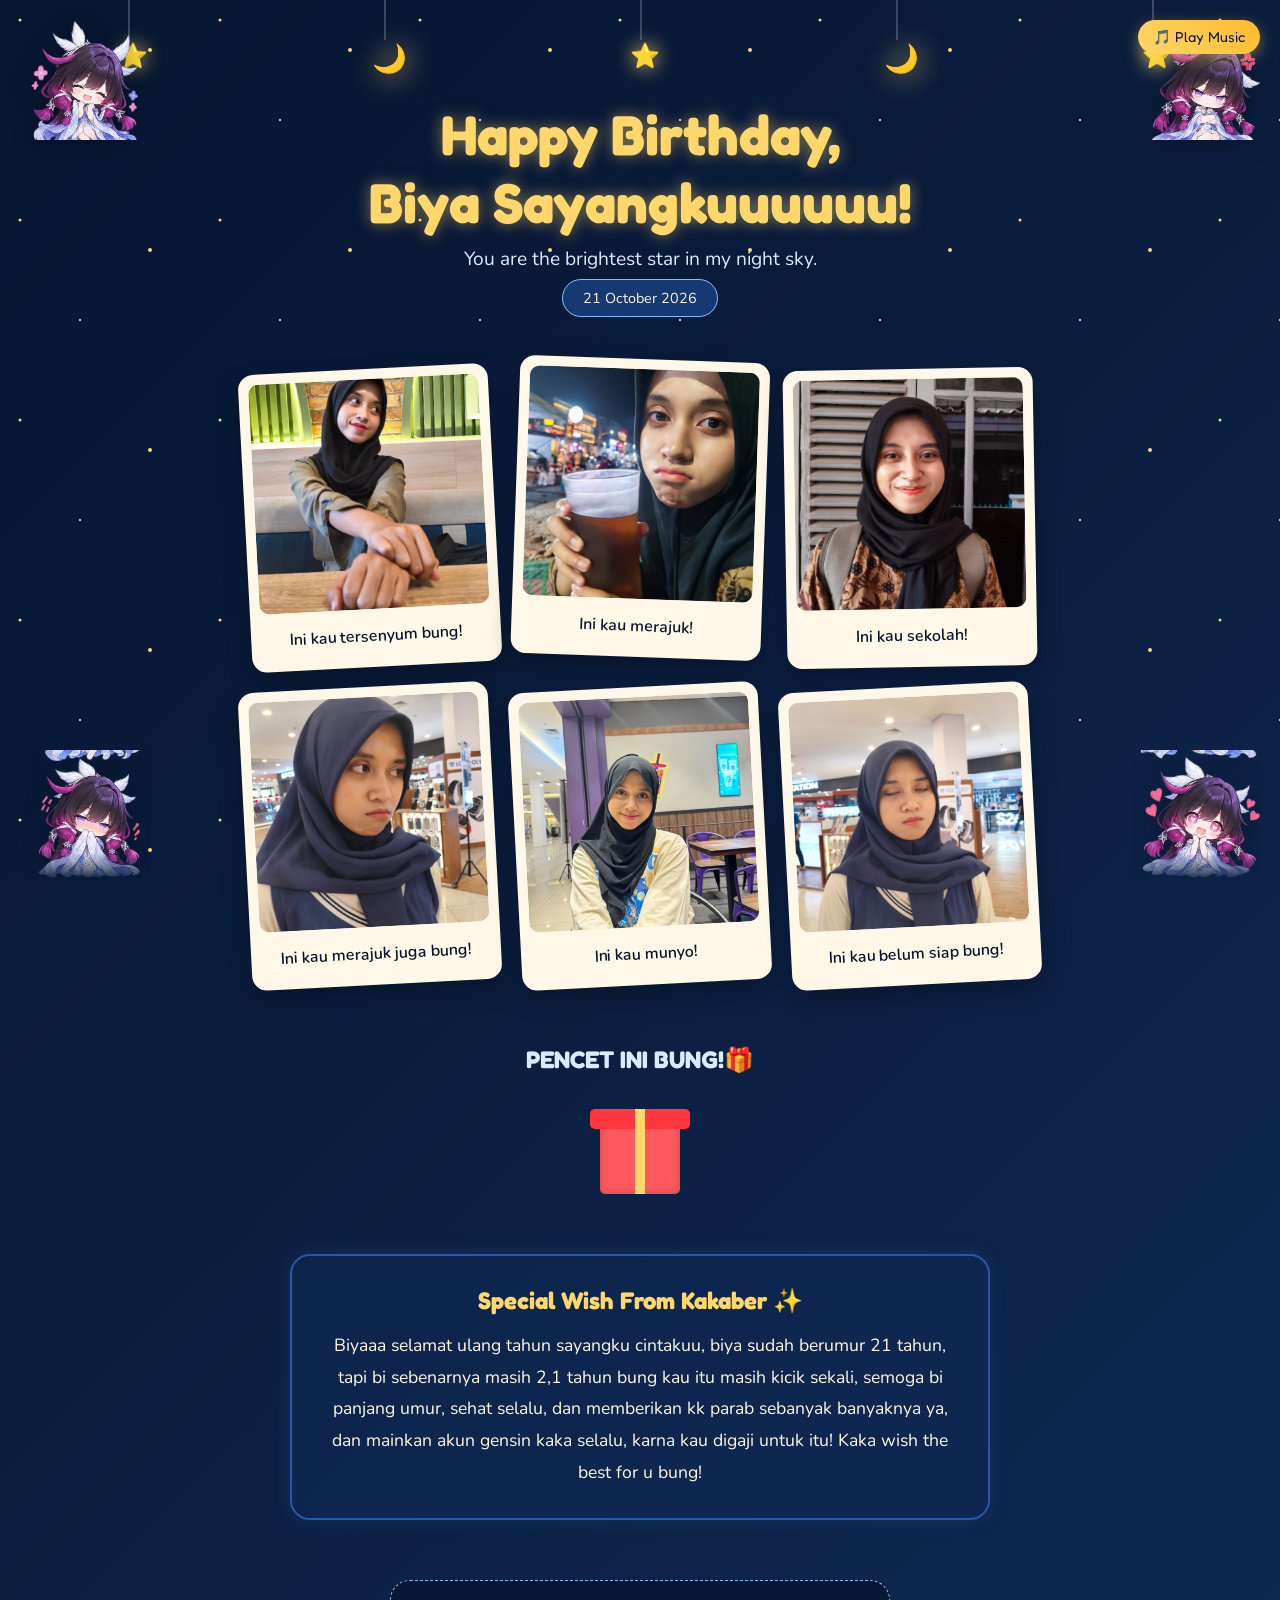
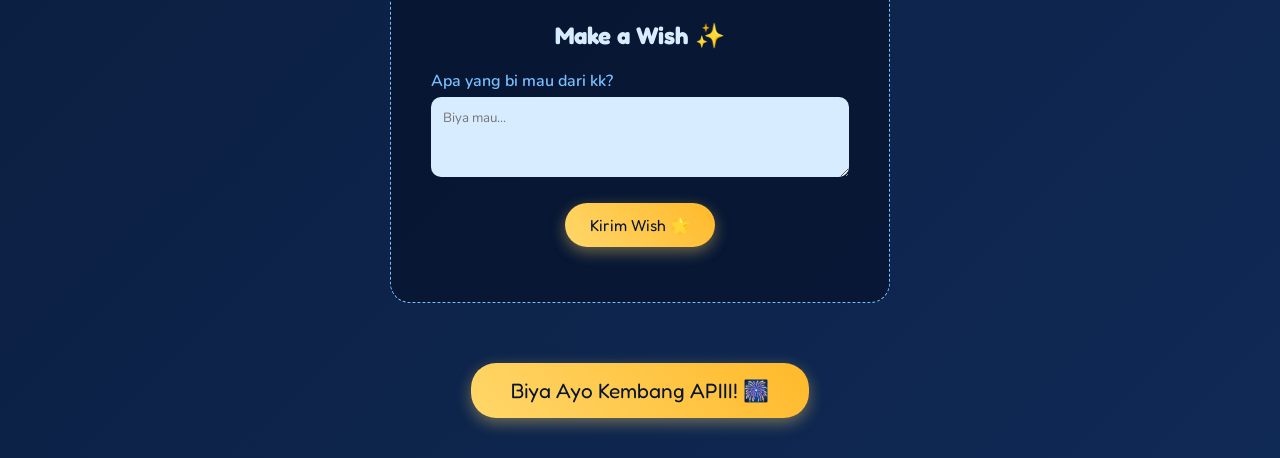
==== index.html @ bd61acdc "Commit Birthday Website" ====
<!DOCTYPE html>
<html lang="id">
<head>
    <meta charset="UTF-8">
    <meta name="viewport" content="width=device-width, initial-scale=1.0">
    <title>Happy Birthday!</title>
    <link rel="stylesheet" href="css/style.css">
    <link href="https://fonts.googleapis.com/css2?family=Fredoka+One&family=Nunito:wght@400;600;700&display=swap" rel="stylesheet">
</head>
<body>
    <!-- Background Elements -->
    <div class="sky-background"></div>
    <div class="twinkling-stars"></div>
    <div class="floating-clouds"></div>

    <!-- Audio Player -->
    <div class="audio-controls">
        <button id="playAudioBtn" class="cute-btn small-btn">🎵 Play Music</button>
        <audio id="bgMusic" loop autoplay playsinline preload="auto"></audio>
    </div>

    <!-- Hanging Ornaments -->
    <div class="hanging-ornaments">
        <div class="ornament star" style="left: 10%; animation-duration: 4s; animation-delay: 0s;"></div>
        <div class="ornament moon" style="left: 30%; animation-duration: 5s; animation-delay: 1s;"></div>
        <div class="ornament star" style="left: 50%; animation-duration: 3.5s; animation-delay: 0.5s;"></div>
        <div class="ornament moon" style="left: 70%; animation-duration: 4.5s; animation-delay: 1.5s;"></div>
        <div class="ornament star" style="left: 90%; animation-duration: 4s; animation-delay: 0.2s;"></div>
    </div>

    <!-- Corner Characters (Injected via JS) -->
    <div id="corner-characters"></div>

    <!-- Main Content -->
    <main class="container">
        <!-- Hero Section -->
        <section class="hero-section">
            <h1 class="glow-text">Happy Birthday,<br><span id="recipient-name"></span>!</h1>
            <p id="hero-message" class="subtitle"></p>
            <span id="birthday-date" class="date-badge"></span>
        </section>

        <!-- 3 Photo Frames -->
        <section class="photos-section">
            <div class="photo-frame">
                <img src="assets/images/biya1.jpeg" alt="Memory 1" onerror="this.src='https://via.placeholder.com/300x300/07152F/FFD76A?text=Photo+1'">
                <p id="cap-1" class="caption"></p>
            </div>
            <div class="photo-frame">
                <img src="assets/images/biya3.jpeg" alt="Memory 2" onerror="this.src='https://via.placeholder.com/300x300/07152F/FFD76A?text=Photo+2'">
                <p id="cap-2" class="caption"></p>
            </div>
            <div class="photo-frame">
                <img src="assets/images/biya4.jpeg" alt="Memory 3" onerror="this.src='https://via.placeholder.com/300x300/07152F/FFD76A?text=Photo+3'">
                <p id="cap-3" class="caption"></p>
            </div>
            <div class="photo-frame">
                <img src="assets/images/biya5.jpeg" alt="Memory 4" onerror="this.src='https://via.placeholder.com/300x300/07152F/FFD76A?text=Photo+1'">
                <p id="cap-4" class="caption"></p>
            </div>
            <div class="photo-frame">
                <img src="assets/images/biya2.jpeg" alt="Memory 5" onerror="this.src='https://via.placeholder.com/300x300/07152F/FFD76A?text=Photo+2'">
                <p id="cap-5" class="caption"></p>
            </div>
            <div class="photo-frame">
                <img src="assets/images/biya6.jpeg" alt="Memory 6" onerror="this.src='https://via.placeholder.com/300x300/07152F/FFD76A?text=Photo+3'">
                <p id="cap-6" class="caption"></p>
            </div>
        </section>

        <!-- Interactive Gift Box -->
        <section class="gift-section">
            <h2>PENCET INI BUNG!🎁</h2>
            <div class="gift-box" id="giftBox">
                <div class="gift-lid"></div>
                <div class="gift-body"></div>
            </div>
        </section>

        <!-- Birthday Wish Text -->
        <section class="wish-text-section">
            <div class="wish-card">
                <h2 id="long-wish-title"></h2>
                <p id="long-wish-text"></p>
            </div>
        </section>

        <!-- Make a Wish Form -->
        <section class="form-section">
            <h2>Make a Wish ✨</h2>
            <form id="wishForm" class="wish-form">
                <div class="input-group">
                    <label for="wishText">Apa yang bi mau dari kk?</label>
                    <textarea id="wishText" required placeholder="Biya mau..."></textarea>
                </div>
                <button type="submit" class="cute-btn" id="submitWishBtn">Kirim Wish 🌟</button>
                <div id="formStatus" class="form-status"></div>
            </form>
        </section>

        <!-- To Fireworks Button -->
        <section class="navigation-section">
            <button class="cute-btn big-btn" onclick="goToFireworks()">Biya Ayo Kembang APIII! 🎆</button>
        </section>
    </main>

    <!-- Gift Modal Popup -->
    <div id="giftModal" class="modal">
        <div class="modal-content">
            <span class="close-btn" id="closeModal">&times;</span>
            <img src="assets/images/cake.png" alt="Cake" class="popup-img" onerror="this.src='data:image/svg+xml;utf8,<svg xmlns=\'http://www.w3.org/2000/svg\' viewBox=\'0 0 100 100\'><text y=\'50\' font-size=\'40\'>🎂</text></svg>'">
            <h2 id="popup-title"></h2>
            <p id="popup-message"></p>
        </div>''
    </div>

    <script src="js/config.js"></script>
    <script src="js/main.js"></script>
    <script src="js/wishes.js"></script>
</body>
</html>
---- css/style.css ----
/* ================= VARIABLES ================= */
:root {
    --bg-dark: #07152F;
    --bg-navy: #102A56;
    --bg-royal: #2459A9;
    --sky-blue: #78BFFF;
    --pastel-blue: #D8ECFF;
    --moon-gold: #FFD76A;
    --warm-cream: #FFF8E8;
    --text-color: #FFF8E8;
    --font-heading: 'Fredoka One', cursive;
    --font-body: 'Nunito', sans-serif;
}

/* ================= RESET & BASE ================= */
* {
    margin: 0;
    padding: 0;
    box-sizing: border-box;
}

body {
    background: linear-gradient(135deg, var(--bg-dark), var(--bg-navy));
    color: var(--text-color);
    font-family: var(--font-body);
    overflow-x: hidden;
    min-height: 100vh;
}

h1, h2, h3 { font-family: var(--font-heading); }

/* ================= BACKGROUND EFFECTS ================= */
.sky-background {
    position: fixed;
    top: 0; left: 0; width: 100%; height: 100%;
    z-index: -3;
}

.twinkling-stars {
    position: fixed;
    top: 0; left: 0; width: 100%; height: 100%;
    background: transparent url('data:image/svg+xml;utf8,<svg xmlns="http://www.w3.org/2000/svg" width="200" height="200"><circle cx="20" cy="20" r="1.5" fill="%23FFD76A"/><circle cx="80" cy="120" r="1" fill="%23FFF"/><circle cx="150" cy="50" r="2" fill="%23FFD76A"/></svg>') repeat;
    z-index: -2;
    animation: twinkle 4s infinite alternate;
}

@keyframes twinkle {
    0% { opacity: 0.5; transform: scale(1); }
    100% { opacity: 1; transform: scale(1.05); }
}

/* ================= HANGING ORNAMENTS ================= */
.hanging-ornaments {
    position: absolute;
    top: 0; left: 0; width: 100%;
    height: 150px;
    z-index: -1;
    pointer-events: none;
}

.ornament {
    position: absolute;
    top: -20px;
    transform-origin: top center;
    animation: swing ease-in-out infinite alternate;
}

.ornament::before { /* The string */
    content: '';
    position: absolute;
    top: 0; left: 50%;
    width: 2px; height: 60px;
    background: rgba(255, 255, 255, 0.2);
}

.ornament.star::after {
    content: '⭐';
    position: absolute;
    top: 60px; left: -10px;
    font-size: 24px;
    filter: drop-shadow(0 0 10px var(--moon-gold));
}

.ornament.moon::after {
    content: '🌙';
    position: absolute;
    top: 60px; left: -12px;
    font-size: 28px;
    filter: drop-shadow(0 0 15px var(--moon-gold));
}

@keyframes swing {
    0% { transform: rotate(10deg); }
    100% { transform: rotate(-10deg); }
}

/* ================= AUDIO CONTROLS ================= */
.audio-controls {
    position: fixed;
    top: 20px; right: 20px;
    z-index: 100;
}

/* ================= CORNER CHARACTERS ================= */
.corner-char {
    position: fixed;
    z-index: 50;
    pointer-events: none;
    animation: floating 3s ease-in-out infinite;
    /* Tambahkan efek pudar di pinggir gambar */
    filter: drop-shadow(0 4px 10px rgba(0, 0, 0, 0.3));
    transition: transform 0.3s ease;
}

.corner-char[style*="bottom"] {
    -webkit-mask-image: linear-gradient(to top, rgba(0,0,0,0) 0%, rgba(0,0,0,1) 20%);
    mask-image: linear-gradient(to top, rgba(0,0,0,0) 0%, rgba(0,0,0,1) 20%);
}

@keyframes floating {
    0% { transform: translateY(0); }
    50% { transform: translateY(-10px); }
    100% { transform: translateY(0); }
}

/* ================= LAYOUT & COMPONENTS ================= */
.container {
    max-width: 900px;
    margin: 0 auto;
    padding: 100px 20px 40px;
    text-align: center;
}

/* Hero Section */
.hero-section {
    margin-bottom: 60px;
    animation: fadeInDown 1.5s ease;
}
.glow-text {
    font-size: 3.5rem;
    color: var(--moon-gold);
    text-shadow: 0 0 15px rgba(255, 215, 106, 0.5);
    margin-bottom: 10px;
}
.subtitle {
    font-size: 1.2rem;
    color: var(--pastel-blue);
    margin-bottom: 15px;
}
.date-badge {
    background: rgba(36, 89, 169, 0.5);
    padding: 8px 20px;
    border-radius: 20px;
    border: 1px solid var(--sky-blue);
    font-size: 0.9rem;
}

/* Photos Section */
.photos-section {
    display: flex;
    justify-content: center;
    gap: 20px;
    flex-wrap: wrap;
    margin-bottom: 60px;
}
.photo-frame {
    background: var(--warm-cream);
    padding: 10px 10px 20px 10px;
    border-radius: 15px;
    box-shadow: 0 10px 25px rgba(0,0,0,0.3);
    transform: rotate(-3deg);
    transition: all 0.3s ease;
    width: 250px;
}
.photo-frame:nth-child(2) { transform: rotate(2deg) translateY(-10px); }
.photo-frame:nth-child(3) { transform: rotate(-1deg); }
.photo-frame:hover {
    transform: scale(1.05) rotate(0deg);
    box-shadow: 0 15px 35px rgba(120, 191, 255, 0.4);
    z-index: 10;
}
.photo-frame img {
    width: 100%;
    height: 230px;
    object-fit: cover;
    border-radius: 10px;
}
.photo-frame .caption {
    color: var(--bg-dark);
    margin-top: 10px;
    font-weight: 600;
}

/* Gift Box */
.gift-section { margin-bottom: 60px; }
.gift-section h2 { margin-bottom: 20px; color: var(--pastel-blue); }
.gift-box {
    position: relative;
    width: 100px; height: 100px;
    margin: 0 auto;
    cursor: pointer;
    transition: transform 0.3s;
}
.gift-box:hover { transform: scale(1.1); }
.gift-body {
    position: absolute; bottom: 0; left: 10px;
    width: 80px; height: 70px;
    background: #FF5A5F;
    border-radius: 5px;
    box-shadow: inset 0 0 10px rgba(0,0,0,0.2);
}
.gift-body::after { /* Ribbon vertical */
    content: ''; position: absolute;
    left: 35px; width: 10px; height: 100%;
    background: var(--moon-gold);
}
.gift-lid {
    position: absolute; top: 15px; left: 0;
    width: 100px; height: 20px;
    background: #FF3840;
    border-radius: 5px;
    transition: transform 0.5s ease;
    z-index: 2;
}
.gift-lid::after { /* Ribbon horizontal */
    content: ''; position: absolute;
    left: 45px; width: 10px; height: 100%;
    background: var(--moon-gold);
}
.gift-box.open .gift-lid {
    transform: translateY(-40px) rotate(15deg);
}

/* Wish Text */
.wish-text-section { margin-bottom: 60px; }
.wish-card {
    background: rgba(16, 42, 86, 0.6);
    border: 2px solid var(--bg-royal);
    border-radius: 20px;
    padding: 30px;
    backdrop-filter: blur(5px);
    max-width: 700px;
    margin: 0 auto;
    box-shadow: 0 0 20px rgba(120, 191, 255, 0.1);
}
.wish-card h2 { color: var(--moon-gold); margin-bottom: 15px; }
.wish-card p { line-height: 1.8; font-size: 1.1rem; }

/* Form Section */
.form-section {
    background: rgba(7, 21, 47, 0.8);
    padding: 40px;
    border-radius: 20px;
    max-width: 500px;
    margin: 0 auto 60px;
    border: 1px dashed var(--sky-blue);
}
.form-section h2 { margin-bottom: 20px; color: var(--pastel-blue); }
.input-group { margin-bottom: 20px; text-align: left; }
.input-group label { display: block; margin-bottom: 5px; font-weight: 600; color: var(--sky-blue); }
.input-group input, .input-group textarea {
    width: 100%; padding: 12px;
    border-radius: 10px; border: none;
    background: var(--pastel-blue); color: var(--bg-dark);
    font-family: var(--font-body);
}
.input-group textarea { resize: vertical; min-height: 80px; }
.form-status { margin-top: 15px; font-weight: bold; }
.form-status.success { color: #50E3C2; }
.form-status.error { color: #FF5A5F; }

/* Buttons */
.cute-btn {
    background: linear-gradient(45deg, #FFD76A, #FFB92A);
    color: var(--bg-dark);
    border: none;
    padding: 12px 25px;
    border-radius: 25px;
    font-family: var(--font-heading);
    font-size: 1rem;
    cursor: pointer;
    box-shadow: 0 5px 15px rgba(255, 215, 106, 0.4);
    transition: all 0.3s ease;
}
.cute-btn:hover {
    transform: translateY(-3px);
    box-shadow: 0 8px 20px rgba(255, 215, 106, 0.6);
}
.cute-btn:disabled { opacity: 0.7; cursor: not-allowed; transform: none; }
.big-btn { font-size: 1.3rem; padding: 15px 40px; }
.small-btn { font-size: 0.9rem; padding: 8px 15px; }

/* Modal Popup */
.modal {
    display: none; position: fixed;
    z-index: 1000; left: 0; top: 0;
    width: 100%; height: 100%;
    background-color: rgba(7, 21, 47, 0.8);
    backdrop-filter: blur(5px);
}
.modal.show { display: flex; justify-content: center; align-items: center; }
.modal-content {
    background: var(--warm-cream);
    color: var(--bg-dark);
    padding: 40px;
    border-radius: 20px;
    text-align: center;
    position: relative;
    max-width: 400px;
    width: 90%;
    animation: popIn 0.5s cubic-bezier(0.175, 0.885, 0.32, 1.275);
}
@keyframes popIn {
    0% { transform: scale(0.5); opacity: 0; }
    100% { transform: scale(1); opacity: 1; }
}
.close-btn {
    position: absolute; top: 15px; right: 20px;
    font-size: 28px; font-weight: bold;
    cursor: pointer; color: var(--bg-navy);
}
.popup-img { width: 120px; margin-bottom: 15px; }

/* Responsive */
@media (max-width: 768px) {
    .glow-text { font-size: 2.5rem; }
    .photos-section { flex-direction: column; align-items: center; }
    .corner-char { width: 80px !important; } /* Reduce char size on mobile */
    .hanging-ornaments { height: 100px; }
}
@media (prefers-reduced-motion: reduce) {
    * { animation: none !important; transition: none !important; }
}
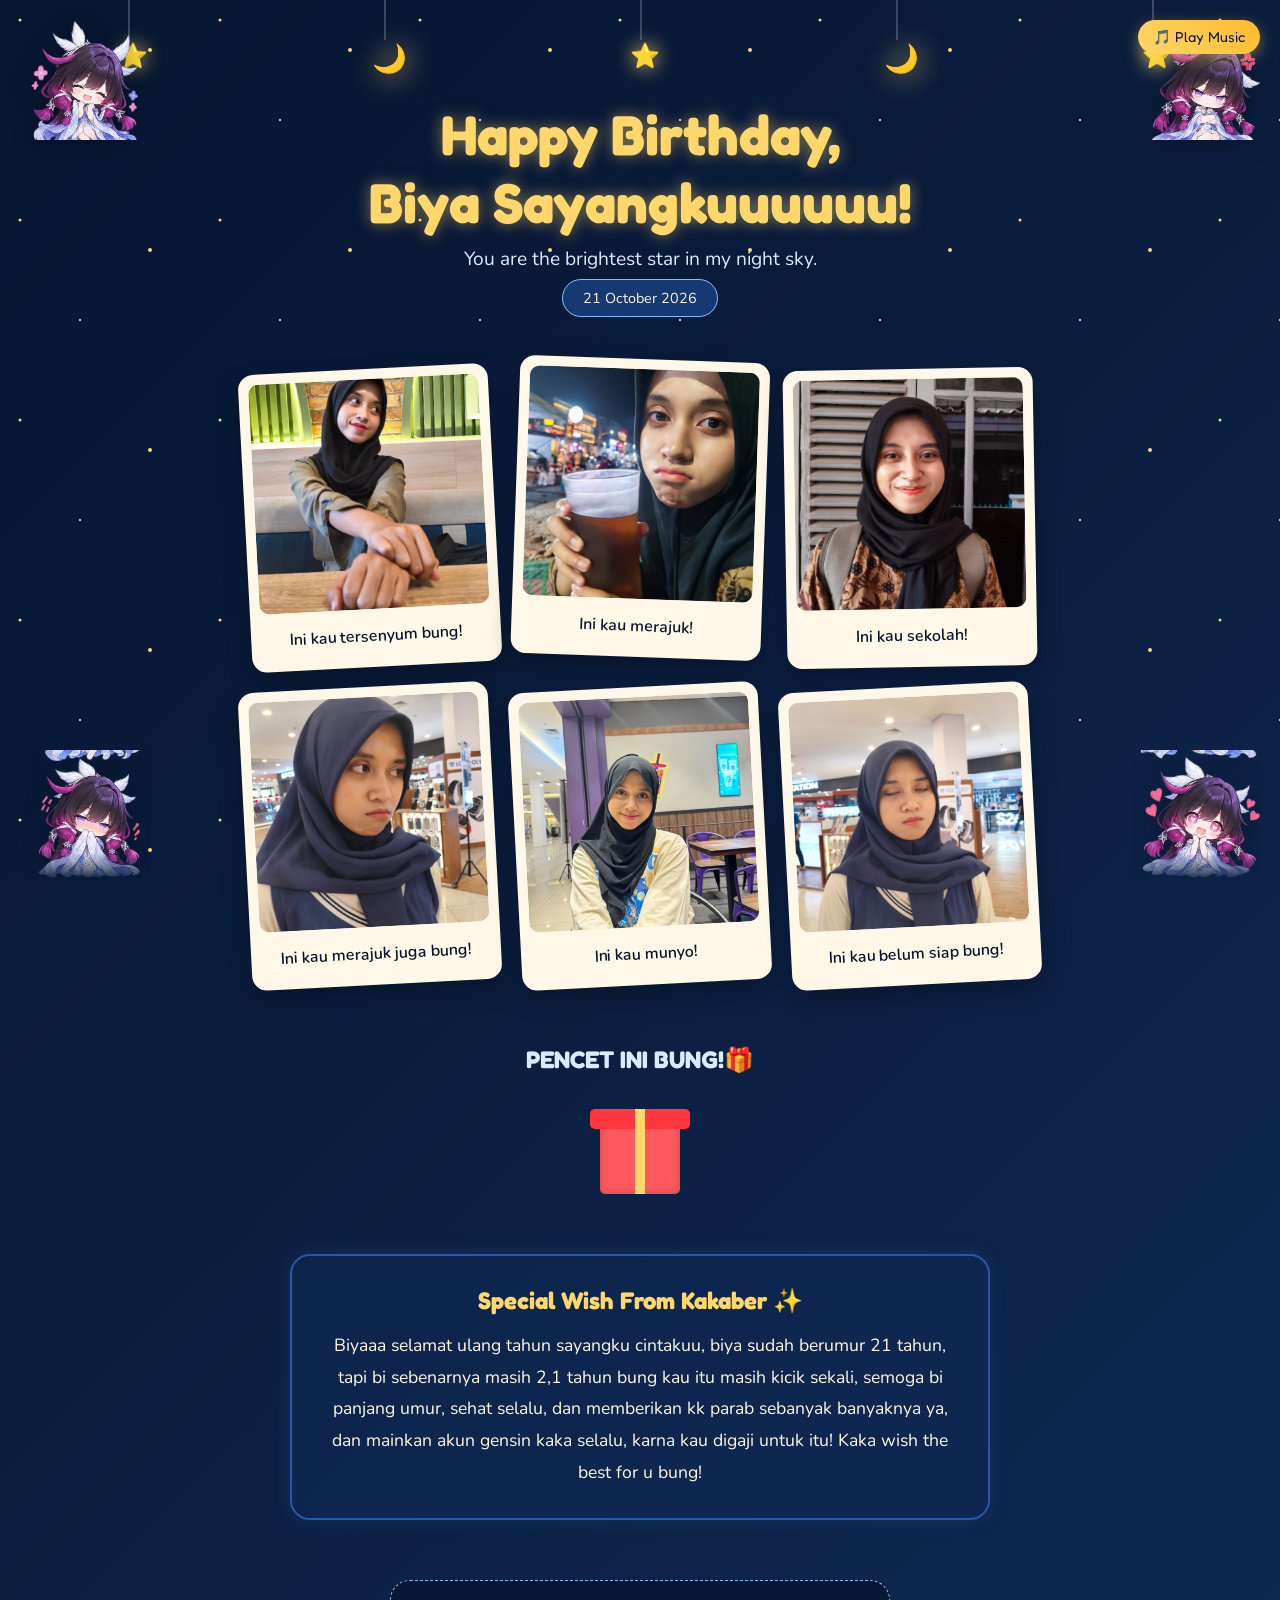
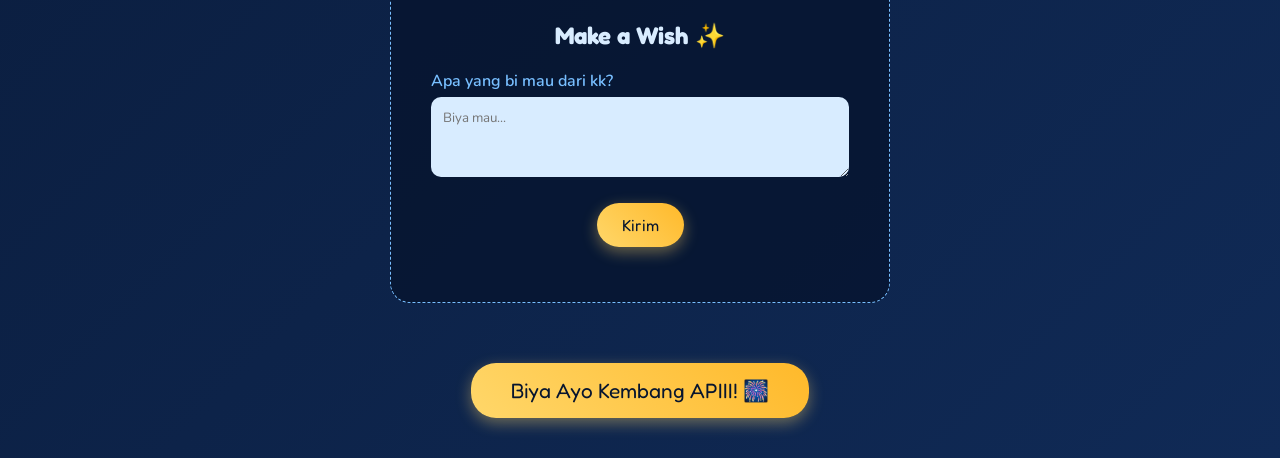
==== commit 1e9091f1: "Fix Wishes" ====
--- a/index.html
+++ b/index.html
@@ -93,7 +93,7 @@
                     <label for="wishText">Apa yang bi mau dari kk?</label>
                     <textarea id="wishText" required placeholder="Biya mau..."></textarea>
                 </div>
-                <button type="submit" class="cute-btn" id="submitWishBtn">Kirim Wish 🌟</button>
+                <button type="submit" class="cute-btn" id="submitWishBtn">Kirim</button>
                 <div id="formStatus" class="form-status"></div>
             </form>
         </section>
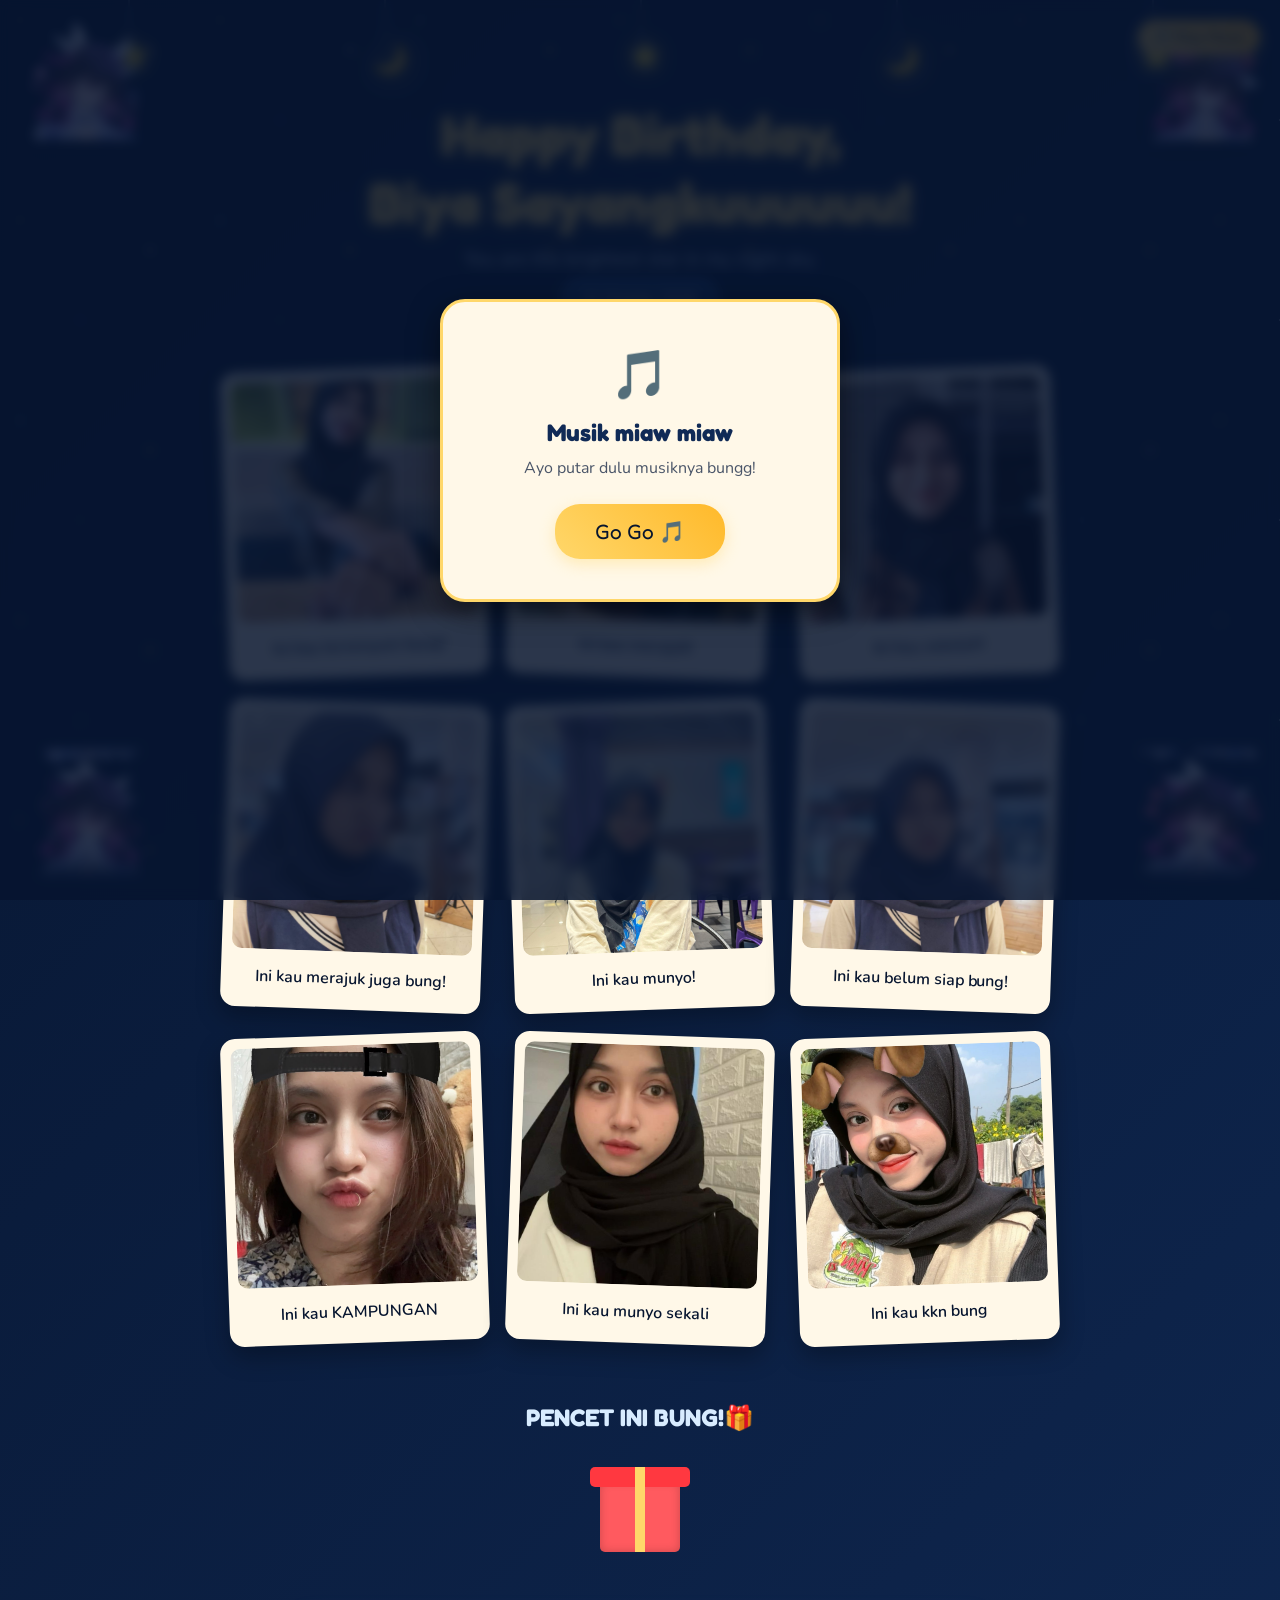
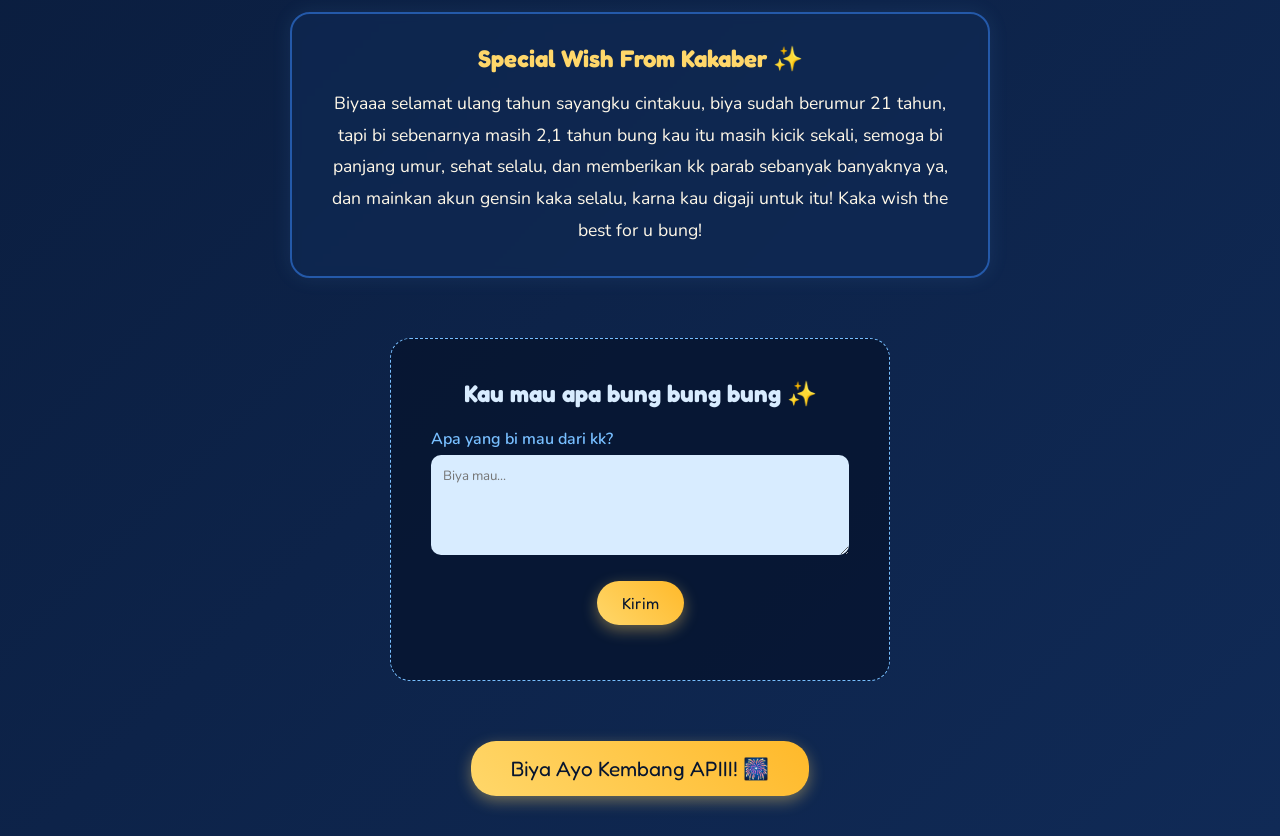
==== commit 0d5f1a5d: "Fix Audio" ====
--- a/index.html
+++ b/index.html
@@ -13,10 +13,10 @@
     <div class="twinkling-stars"></div>
     <div class="floating-clouds"></div>
 
-    <!-- Audio Player -->
+    <!-- Audio Player Controls -->
     <div class="audio-controls">
         <button id="playAudioBtn" class="cute-btn small-btn">🎵 Play Music</button>
-        <audio id="bgMusic" loop autoplay playsinline preload="auto"></audio>
+        <audio id="bgMusic" loop playsinline preload="auto"></audio>
     </div>
 
     <!-- Hanging Ornaments -->
@@ -40,7 +40,7 @@
             <span id="birthday-date" class="date-badge"></span>
         </section>
 
-        <!-- 3 Photo Frames -->
+        <!-- 6 Photo Frames -->
         <section class="photos-section">
             <div class="photo-frame">
                 <img src="assets/images/biya1.jpeg" alt="Memory 1" onerror="this.src='https://via.placeholder.com/300x300/07152F/FFD76A?text=Photo+1'">
@@ -55,16 +55,28 @@
                 <p id="cap-3" class="caption"></p>
             </div>
             <div class="photo-frame">
-                <img src="assets/images/biya5.jpeg" alt="Memory 4" onerror="this.src='https://via.placeholder.com/300x300/07152F/FFD76A?text=Photo+1'">
+                <img src="assets/images/biya5.jpeg" alt="Memory 4" onerror="this.src='https://via.placeholder.com/300x300/07152F/FFD76A?text=Photo+4'">
                 <p id="cap-4" class="caption"></p>
             </div>
             <div class="photo-frame">
-                <img src="assets/images/biya2.jpeg" alt="Memory 5" onerror="this.src='https://via.placeholder.com/300x300/07152F/FFD76A?text=Photo+2'">
+                <img src="assets/images/biya2.jpeg" alt="Memory 5" onerror="this.src='https://via.placeholder.com/300x300/07152F/FFD76A?text=Photo+5'">
                 <p id="cap-5" class="caption"></p>
             </div>
             <div class="photo-frame">
-                <img src="assets/images/biya6.jpeg" alt="Memory 6" onerror="this.src='https://via.placeholder.com/300x300/07152F/FFD76A?text=Photo+3'">
+                <img src="assets/images/biya6.jpeg" alt="Memory 6" onerror="this.src='https://via.placeholder.com/300x300/07152F/FFD76A?text=Photo+6'">
                 <p id="cap-6" class="caption"></p>
+            </div>
+            <div class="photo-frame">
+                <img src="assets/images/biya7.jpeg" alt="Memory 4" onerror="this.src='https://via.placeholder.com/300x300/07152F/FFD76A?text=Photo+4'">
+                <p id="cap-7" class="caption"></p>
+            </div>
+            <div class="photo-frame">
+                <img src="assets/images/biya8.jpeg" alt="Memory 5" onerror="this.src='https://via.placeholder.com/300x300/07152F/FFD76A?text=Photo+5'">
+                <p id="cap-8" class="caption"></p>
+            </div>
+            <div class="photo-frame">
+                <img src="assets/images/biya9.jpeg" alt="Memory 6" onerror="this.src='https://via.placeholder.com/300x300/07152F/FFD76A?text=Photo+6'">
+                <p id="cap-9" class="caption"></p>
             </div>
         </section>
 
@@ -87,7 +99,7 @@
 
         <!-- Make a Wish Form -->
         <section class="form-section">
-            <h2>Make a Wish ✨</h2>
+            <h2>Kau mau apa bung bung bung ✨</h2>
             <form id="wishForm" class="wish-form">
                 <div class="input-group">
                     <label for="wishText">Apa yang bi mau dari kk?</label>
@@ -111,7 +123,17 @@
             <img src="assets/images/cake.png" alt="Cake" class="popup-img" onerror="this.src='data:image/svg+xml;utf8,<svg xmlns=\'http://www.w3.org/2000/svg\' viewBox=\'0 0 100 100\'><text y=\'50\' font-size=\'40\'>🎂</text></svg>'">
             <h2 id="popup-title"></h2>
             <p id="popup-message"></p>
-        </div>''
+        </div>
+    </div>
+
+    <!-- Music Permission Pop-up Modal -->
+    <div id="musicModal" class="modal show">
+        <div class="modal-content music-pop-content">
+            <div class="music-icon-animated">🎵</div>
+            <h2>Musik miaw miaw</h2>
+            <p>Ayo putar dulu musiknya bungg!</p>
+            <button id="startMusicBtn" class="cute-btn big-btn">Go Go 🎵</button>
+        </div>
     </div>
 
     <script src="js/config.js"></script>
--- a/css/style.css
+++ b/css/style.css
@@ -65,7 +65,7 @@
     animation: swing ease-in-out infinite alternate;
 }
 
-.ornament::before { /* The string */
+.ornament::before {
     content: '';
     position: absolute;
     top: 0; left: 50%;
@@ -107,9 +107,7 @@
     z-index: 50;
     pointer-events: none;
     animation: floating 3s ease-in-out infinite;
-    /* Tambahkan efek pudar di pinggir gambar */
     filter: drop-shadow(0 4px 10px rgba(0, 0, 0, 0.3));
-    transition: transform 0.3s ease;
 }
 
 .corner-char[style*="bottom"] {
@@ -125,7 +123,7 @@
 
 /* ================= LAYOUT & COMPONENTS ================= */
 .container {
-    max-width: 900px;
+    max-width: 950px;
     margin: 0 auto;
     padding: 100px 20px 40px;
     text-align: center;
@@ -136,17 +134,20 @@
     margin-bottom: 60px;
     animation: fadeInDown 1.5s ease;
 }
+
 .glow-text {
     font-size: 3.5rem;
     color: var(--moon-gold);
     text-shadow: 0 0 15px rgba(255, 215, 106, 0.5);
     margin-bottom: 10px;
 }
+
 .subtitle {
     font-size: 1.2rem;
     color: var(--pastel-blue);
     margin-bottom: 15px;
 }
+
 .date-badge {
     background: rgba(36, 89, 169, 0.5);
     padding: 8px 20px;
@@ -155,36 +156,40 @@
     font-size: 0.9rem;
 }
 
-/* Photos Section */
+/* Photos Section (Grid 6 Foto) */
 .photos-section {
     display: flex;
     justify-content: center;
-    gap: 20px;
+    gap: 25px;
     flex-wrap: wrap;
     margin-bottom: 60px;
 }
+
 .photo-frame {
     background: var(--warm-cream);
     padding: 10px 10px 20px 10px;
     border-radius: 15px;
     box-shadow: 0 10px 25px rgba(0,0,0,0.3);
-    transform: rotate(-3deg);
     transition: all 0.3s ease;
-    width: 250px;
-}
-.photo-frame:nth-child(2) { transform: rotate(2deg) translateY(-10px); }
-.photo-frame:nth-child(3) { transform: rotate(-1deg); }
+    width: 260px;
+}
+
+.photo-frame:nth-child(odd) { transform: rotate(-2deg); }
+.photo-frame:nth-child(even) { transform: rotate(2deg); }
+
 .photo-frame:hover {
     transform: scale(1.05) rotate(0deg);
     box-shadow: 0 15px 35px rgba(120, 191, 255, 0.4);
     z-index: 10;
 }
+
 .photo-frame img {
     width: 100%;
-    height: 230px;
+    height: 240px;
     object-fit: cover;
     border-radius: 10px;
 }
+
 .photo-frame .caption {
     color: var(--bg-dark);
     margin-top: 10px;
@@ -194,6 +199,7 @@
 /* Gift Box */
 .gift-section { margin-bottom: 60px; }
 .gift-section h2 { margin-bottom: 20px; color: var(--pastel-blue); }
+
 .gift-box {
     position: relative;
     width: 100px; height: 100px;
@@ -201,7 +207,9 @@
     cursor: pointer;
     transition: transform 0.3s;
 }
+
 .gift-box:hover { transform: scale(1.1); }
+
 .gift-body {
     position: absolute; bottom: 0; left: 10px;
     width: 80px; height: 70px;
@@ -209,11 +217,13 @@
     border-radius: 5px;
     box-shadow: inset 0 0 10px rgba(0,0,0,0.2);
 }
-.gift-body::after { /* Ribbon vertical */
+
+.gift-body::after {
     content: ''; position: absolute;
     left: 35px; width: 10px; height: 100%;
     background: var(--moon-gold);
 }
+
 .gift-lid {
     position: absolute; top: 15px; left: 0;
     width: 100px; height: 20px;
@@ -222,17 +232,20 @@
     transition: transform 0.5s ease;
     z-index: 2;
 }
-.gift-lid::after { /* Ribbon horizontal */
+
+.gift-lid::after {
     content: ''; position: absolute;
     left: 45px; width: 10px; height: 100%;
     background: var(--moon-gold);
 }
+
 .gift-box.open .gift-lid {
     transform: translateY(-40px) rotate(15deg);
 }
 
 /* Wish Text */
 .wish-text-section { margin-bottom: 60px; }
+
 .wish-card {
     background: rgba(16, 42, 86, 0.6);
     border: 2px solid var(--bg-royal);
@@ -243,6 +256,7 @@
     margin: 0 auto;
     box-shadow: 0 0 20px rgba(120, 191, 255, 0.1);
 }
+
 .wish-card h2 { color: var(--moon-gold); margin-bottom: 15px; }
 .wish-card p { line-height: 1.8; font-size: 1.1rem; }
 
@@ -255,16 +269,20 @@
     margin: 0 auto 60px;
     border: 1px dashed var(--sky-blue);
 }
+
 .form-section h2 { margin-bottom: 20px; color: var(--pastel-blue); }
+
 .input-group { margin-bottom: 20px; text-align: left; }
 .input-group label { display: block; margin-bottom: 5px; font-weight: 600; color: var(--sky-blue); }
-.input-group input, .input-group textarea {
+
+.input-group textarea {
     width: 100%; padding: 12px;
     border-radius: 10px; border: none;
     background: var(--pastel-blue); color: var(--bg-dark);
     font-family: var(--font-body);
-}
-.input-group textarea { resize: vertical; min-height: 80px; }
+    resize: vertical; min-height: 100px;
+}
+
 .form-status { margin-top: 15px; font-weight: bold; }
 .form-status.success { color: #50E3C2; }
 .form-status.error { color: #FF5A5F; }
@@ -282,52 +300,88 @@
     box-shadow: 0 5px 15px rgba(255, 215, 106, 0.4);
     transition: all 0.3s ease;
 }
+
 .cute-btn:hover {
     transform: translateY(-3px);
     box-shadow: 0 8px 20px rgba(255, 215, 106, 0.6);
 }
+
 .cute-btn:disabled { opacity: 0.7; cursor: not-allowed; transform: none; }
 .big-btn { font-size: 1.3rem; padding: 15px 40px; }
 .small-btn { font-size: 0.9rem; padding: 8px 15px; }
 
-/* Modal Popup */
+/* Modal Popups (General, Gift, Music) */
 .modal {
     display: none; position: fixed;
     z-index: 1000; left: 0; top: 0;
     width: 100%; height: 100%;
-    background-color: rgba(7, 21, 47, 0.8);
-    backdrop-filter: blur(5px);
-}
+    background-color: rgba(7, 21, 47, 0.85);
+    backdrop-filter: blur(6px);
+}
+
 .modal.show { display: flex; justify-content: center; align-items: center; }
+
 .modal-content {
     background: var(--warm-cream);
     color: var(--bg-dark);
     padding: 40px;
-    border-radius: 20px;
+    border-radius: 25px;
     text-align: center;
     position: relative;
     max-width: 400px;
     width: 90%;
-    animation: popIn 0.5s cubic-bezier(0.175, 0.885, 0.32, 1.275);
-}
+    animation: popIn 0.4s cubic-bezier(0.175, 0.885, 0.32, 1.275);
+    box-shadow: 0 10px 30px rgba(0,0,0,0.5);
+}
+
 @keyframes popIn {
     0% { transform: scale(0.5); opacity: 0; }
     100% { transform: scale(1); opacity: 1; }
 }
+
 .close-btn {
     position: absolute; top: 15px; right: 20px;
     font-size: 28px; font-weight: bold;
     cursor: pointer; color: var(--bg-navy);
 }
+
 .popup-img { width: 120px; margin-bottom: 15px; }
+
+/* Custom Styling untuk Pop-up Musik */
+.music-pop-content {
+    border: 3px solid var(--moon-gold);
+}
+
+.music-icon-animated {
+    font-size: 3rem;
+    margin-bottom: 10px;
+    animation: pulse 1.5s infinite;
+}
+
+.music-pop-content h2 {
+    color: var(--bg-navy);
+    margin-bottom: 10px;
+}
+
+.music-pop-content p {
+    color: #4A5568;
+    margin-bottom: 25px;
+    font-size: 1rem;
+}
+
+@keyframes pulse {
+    0%, 100% { transform: scale(1); }
+    50% { transform: scale(1.15); }
+}
 
 /* Responsive */
 @media (max-width: 768px) {
     .glow-text { font-size: 2.5rem; }
     .photos-section { flex-direction: column; align-items: center; }
-    .corner-char { width: 80px !important; } /* Reduce char size on mobile */
+    .corner-char { width: 85px !important; }
     .hanging-ornaments { height: 100px; }
 }
+
 @media (prefers-reduced-motion: reduce) {
     * { animation: none !important; transition: none !important; }
 }
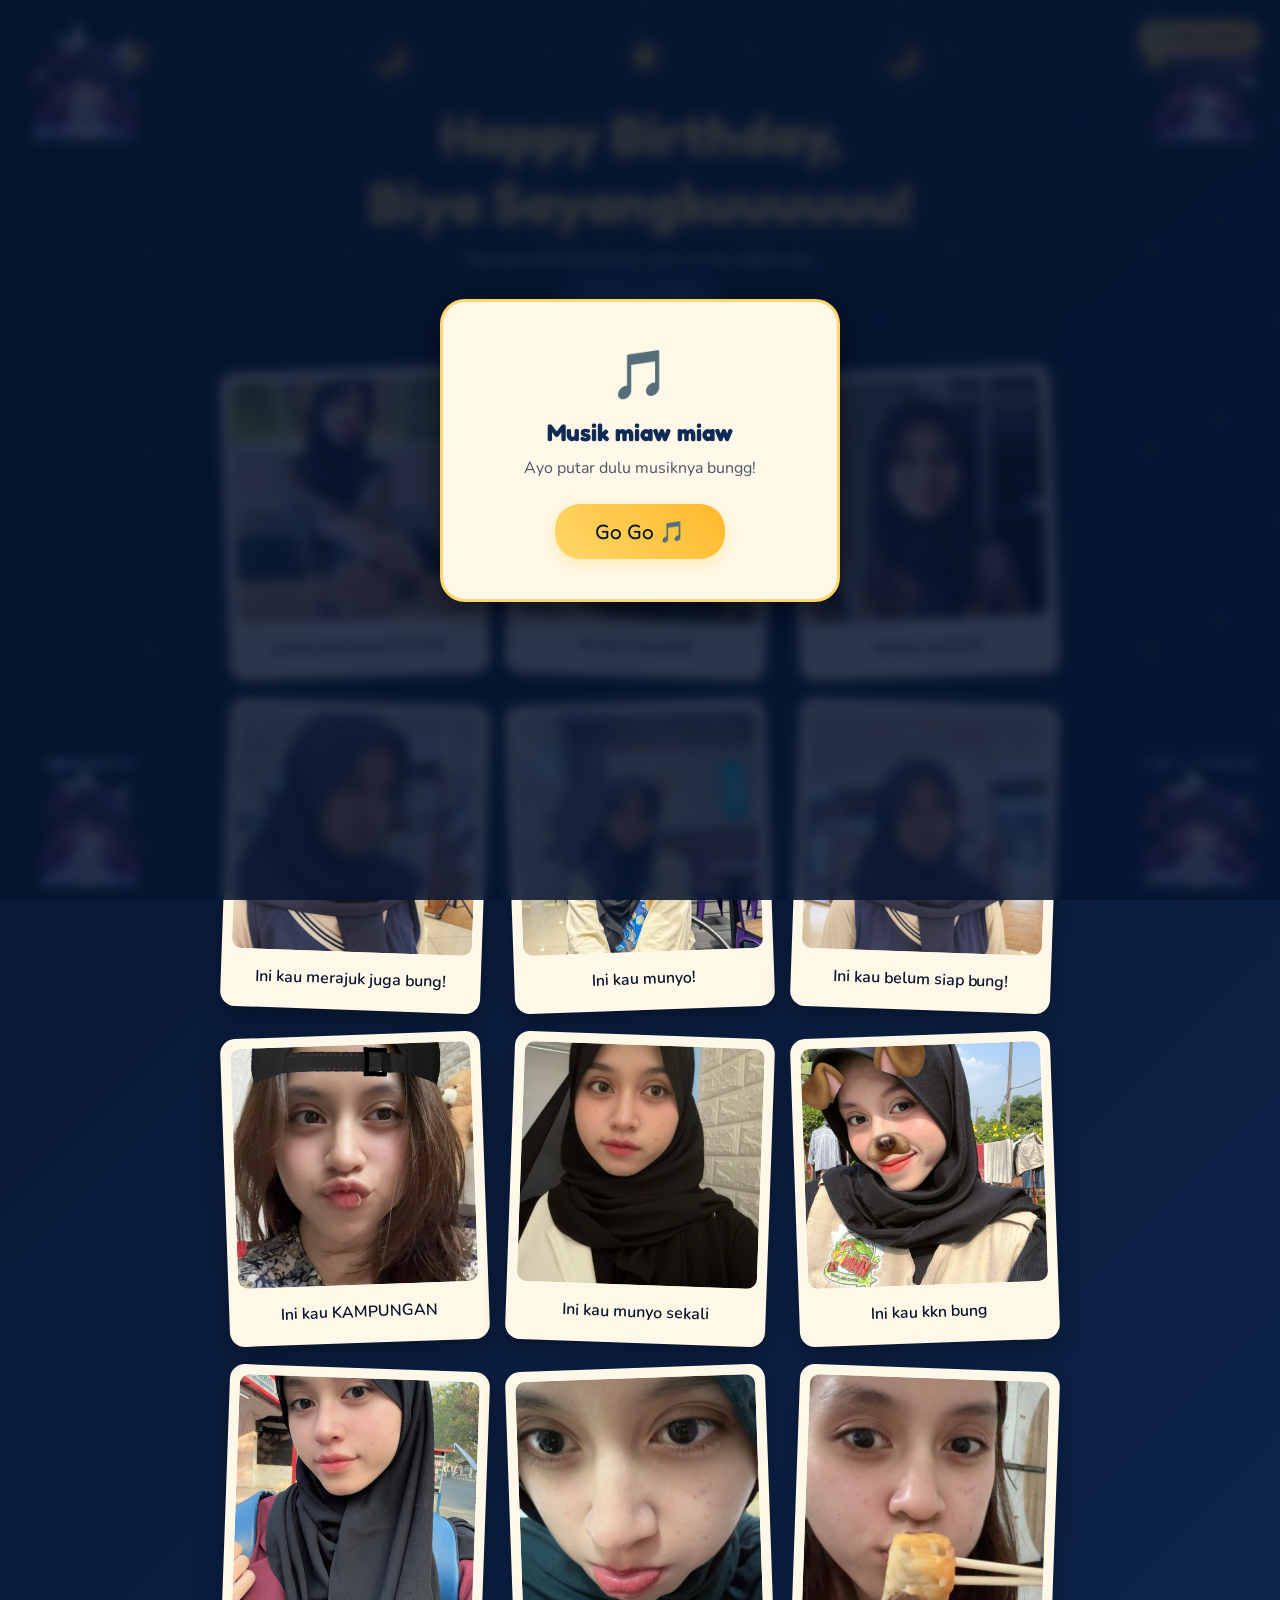
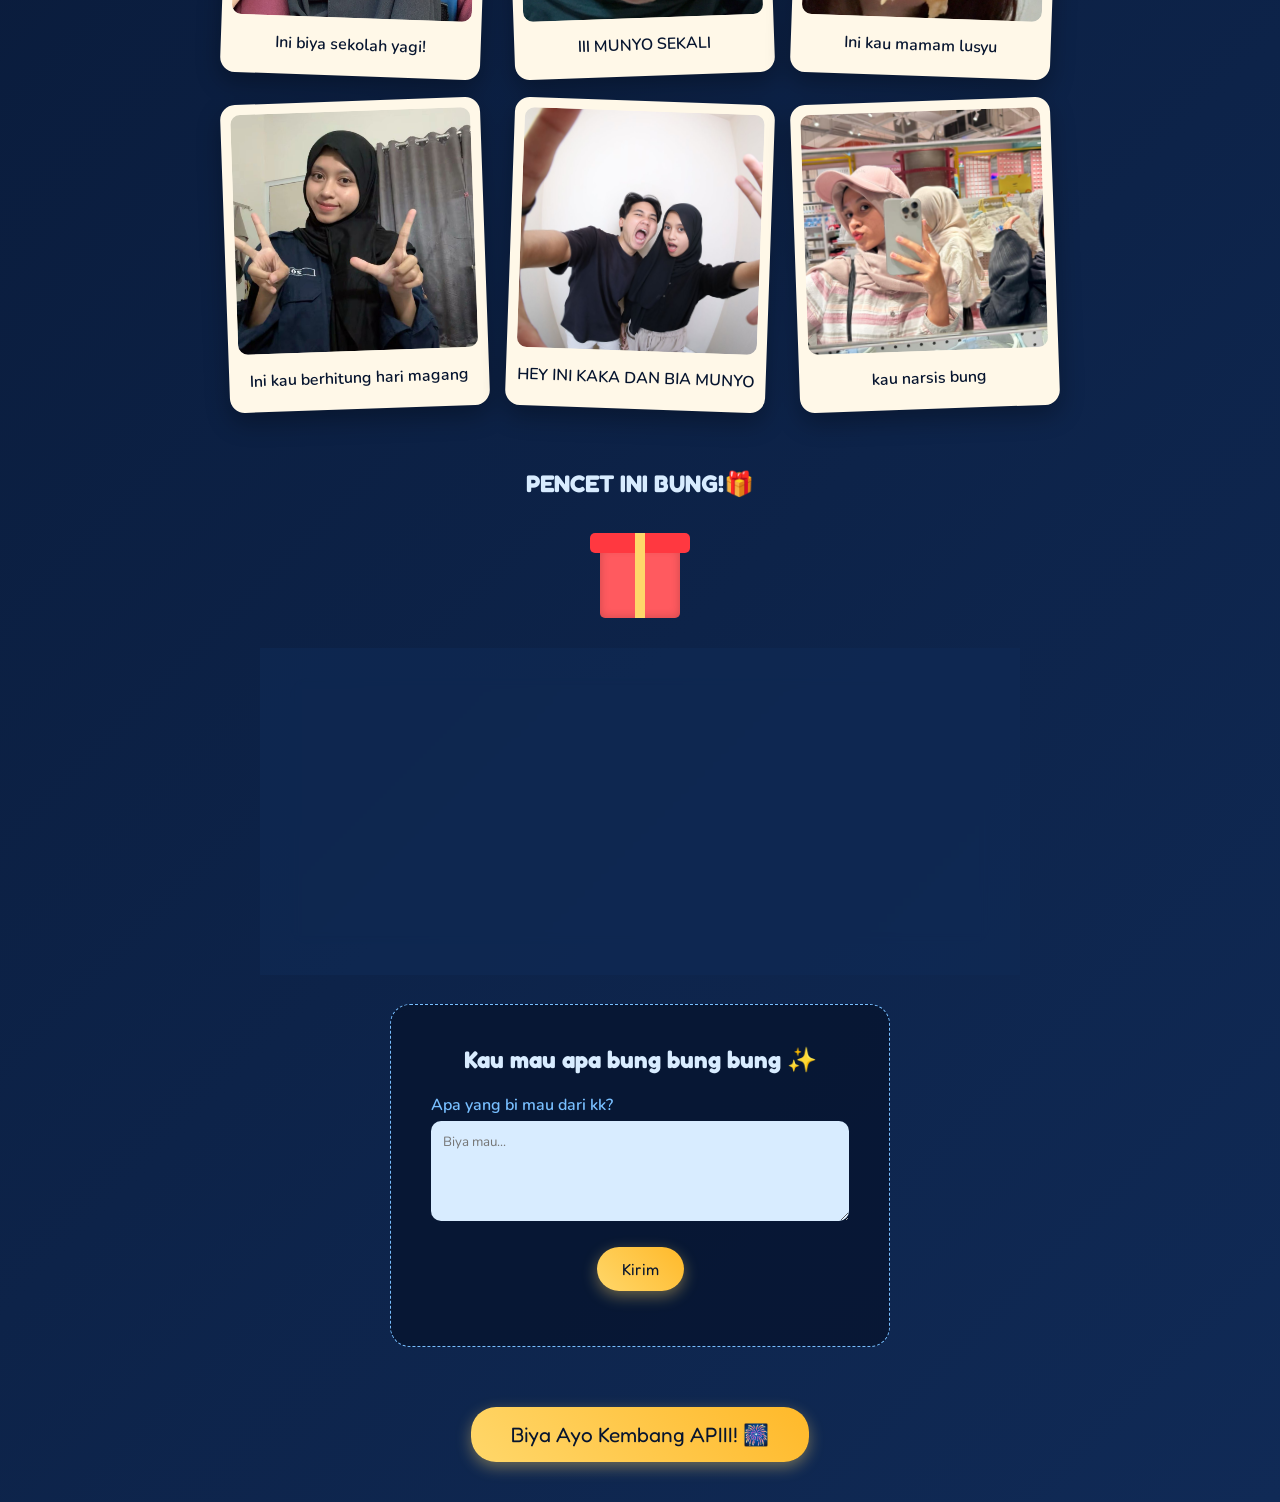
==== commit ba744d8b: "Finall" ====
--- a/index.html
+++ b/index.html
@@ -78,6 +78,30 @@
                 <img src="assets/images/biya9.jpeg" alt="Memory 6" onerror="this.src='https://via.placeholder.com/300x300/07152F/FFD76A?text=Photo+6'">
                 <p id="cap-9" class="caption"></p>
             </div>
+            <div class="photo-frame">
+                <img src="assets/images/biya10.jpeg" alt="Memory 4" onerror="this.src='https://via.placeholder.com/300x300/07152F/FFD76A?text=Photo+4'">
+                <p id="cap-10" class="caption"></p>
+            </div>
+            <div class="photo-frame">
+                <img src="assets/images/biya11.jpeg" alt="Memory 5" onerror="this.src='https://via.placeholder.com/300x300/07152F/FFD76A?text=Photo+5'">
+                <p id="cap-11" class="caption"></p>
+            </div>
+            <div class="photo-frame">
+                <img src="assets/images/biya12.jpeg" alt="Memory 6" onerror="this.src='https://via.placeholder.com/300x300/07152F/FFD76A?text=Photo+6'">
+                <p id="cap-12" class="caption"></p>
+            </div>
+            <div class="photo-frame">
+                <img src="assets/images/biya13.jpeg" alt="Memory 4" onerror="this.src='https://via.placeholder.com/300x300/07152F/FFD76A?text=Photo+4'">
+                <p id="cap-13" class="caption"></p>
+            </div>
+            <div class="photo-frame">
+                <img src="assets/images/biya14.jpeg" alt="Memory 5" onerror="this.src='https://via.placeholder.com/300x300/07152F/FFD76A?text=Photo+5'">
+                <p id="cap-14" class="caption"></p>
+            </div>
+            <div class="photo-frame">
+                <img src="assets/images/biya15.jpeg" alt="Memory 6" onerror="this.src='https://via.placeholder.com/300x300/07152F/FFD76A?text=Photo+6'">
+                <p id="cap-15" class="caption"></p>
+            </div>
         </section>
 
         <!-- Interactive Gift Box -->
--- a/css/style.css
+++ b/css/style.css
@@ -103,21 +103,31 @@
 
 /* ================= CORNER CHARACTERS ================= */
 .corner-char {
-    position: fixed;
-    z-index: 50;
+    position: absolute;
+    z-index: 5;
     pointer-events: none;
     animation: floating 3s ease-in-out infinite;
     filter: drop-shadow(0 4px 10px rgba(0, 0, 0, 0.3));
 }
 
-.corner-char[style*="bottom"] {
+/* .corner-char[style*="bottom"] {
     -webkit-mask-image: linear-gradient(to top, rgba(0,0,0,0) 0%, rgba(0,0,0,1) 20%);
     mask-image: linear-gradient(to top, rgba(0,0,0,0) 0%, rgba(0,0,0,1) 20%);
+} */
+
+.corner-char[style*="top"] {
+    position: absolute;
+}
+
+/* Khusus 2 Karakter Bawah: Tetap menempel di layar bawah (Fixed) pas di-scroll! */
+.corner-char[style*="bottom"] {
+    position: fixed !important;
+    bottom: 10px !important;
 }
 
 @keyframes floating {
     0% { transform: translateY(0); }
-    50% { transform: translateY(-10px); }
+    50% { transform: translateY(-8px); }
     100% { transform: translateY(0); }
 }
 
@@ -376,12 +386,44 @@
 
 /* Responsive */
 @media (max-width: 768px) {
-    .glow-text { font-size: 2.5rem; }
-    .photos-section { flex-direction: column; align-items: center; }
-    .corner-char { width: 85px !important; }
-    .hanging-ornaments { height: 100px; }
-}
-
-@media (prefers-reduced-motion: reduce) {
-    * { animation: none !important; transition: none !important; }
+    /* Perkecil dan atur ulang posisi karakter di smartphone */
+    .audio-controls {
+        display: none !important;
+    }
+
+    .corner-char {
+        width: 65px !important; /* Perkecil ukuran gambar */
+        opacity: 0.85; /* Dibuat sedikit transparan biar estetik */
+    }
+
+    /* Posisikan karakter atas agak ke pojok luar biar gak nabrak tombol Play Music / Headline */
+    .corner-char[style*="top"] {
+        top: 10px !important;
+    }
+    .corner-char[style*="left"] {
+        left: 5px !important;
+    }
+    .corner-char[style*="right"] {
+        right: 5px !important;
+    }
+
+    /* Karakter bawah disembunyikan khusus di HP biar gak menutupi foto/caption */
+    .corner-char[style*="bottom"] {
+        display: none !important;
+    }
+
+    /* Kerapian Tambahan untuk Mobile */
+    .glow-text { 
+        font-size: 2.2rem; 
+        padding: 0 10px;
+    }
+
+    .photos-section { 
+        padding: 0 10px; 
+    }
+
+    .photo-frame { 
+        width: 100%; 
+        max-width: 280px; 
+    }
 }
